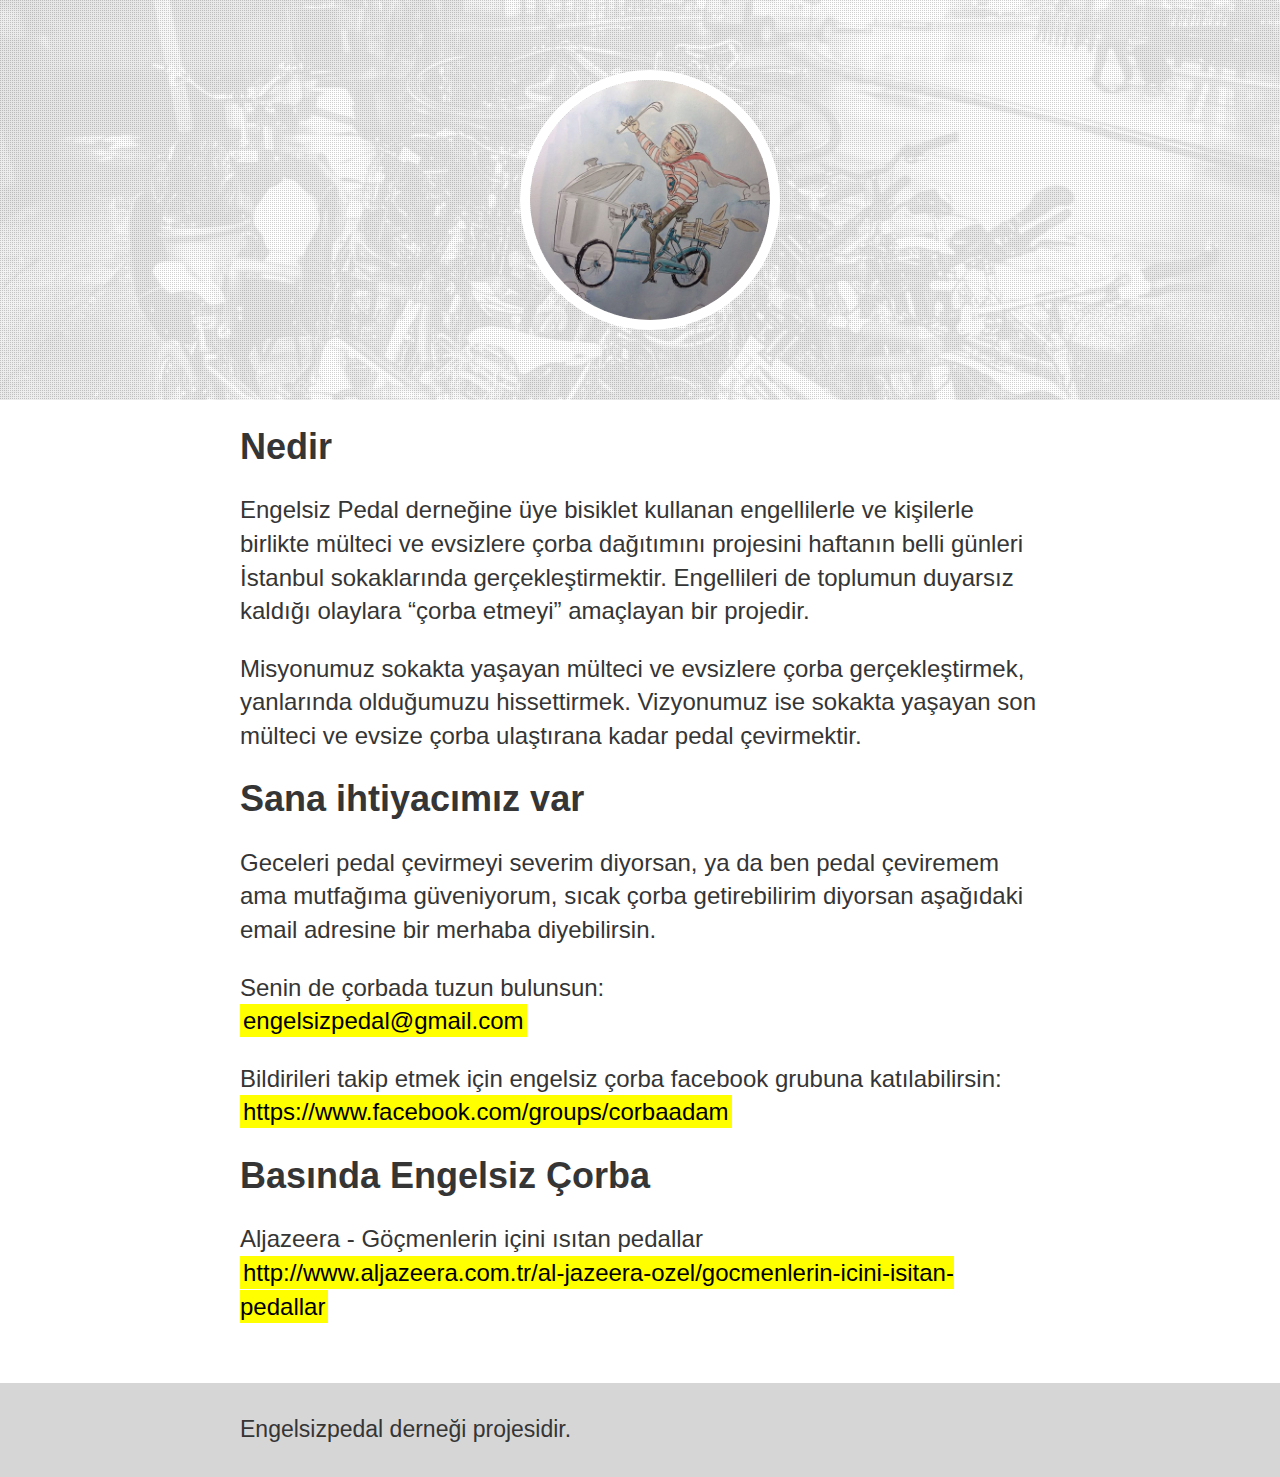
==== index.html @ c2f051d3 "Add in press section" ====
<!DOCTYPE html>
<html>
<head lang="en">
    <meta charset="UTF-8">
    <title>Engelsiz Çorba</title>
    <meta name="description" content="Gel çorba dağıtıyoruz bisikletlerle."/>
    <link rel="image_src" type="image/jpeg" href="/images/logo.png" />
    <link rel="stylesheet" href="css/style.css"/>
</head>
<body>
<header>
    <a href="/"><img src="images/logo.png" /></a>
</header>
<section>
    <h2>Nedir</h2>
    <p>Engelsiz Pedal derneğine üye bisiklet kullanan engellilerle ve kişilerle birlikte mülteci ve evsizlere
çorba dağıtımını projesini haftanın belli günleri İstanbul sokaklarında gerçekleştirmektir. Engellileri de
toplumun duyarsız kaldığı olaylara “çorba etmeyi” amaçlayan bir projedir.</p>

    <p>Misyonumuz sokakta yaşayan mülteci ve evsizlere çorba gerçekleştirmek, yanlarında olduğumuzu hissettirmek.
        Vizyonumuz ise sokakta yaşayan son mülteci ve evsize çorba ulaştırana kadar pedal çevirmektir.</p>

    <h2>Sana ihtiyacımız var</h2>
    <p>
        Geceleri pedal çevirmeyi severim diyorsan, ya da ben pedal çeviremem
        ama mutfağıma güveniyorum, sıcak çorba getirebilirim diyorsan aşağıdaki email adresine
        bir merhaba diyebilirsin.
    </p>
    <p>Senin de çorbada tuzun bulunsun: <br/> <a href="mailto:engelsizpedal@gmail.com">engelsizpedal@gmail.com</a></p>

    <p>Bildirileri takip etmek için engelsiz çorba facebook grubuna katılabilirsin:
        <br/>

        <a href="https://www.facebook.com/groups/corbaadam">https://www.facebook.com/groups/corbaadam</a>
    </p>
    
    <h2>Basında Engelsiz Çorba</h2>
    <p>
        Aljazeera - Göçmenlerin içini ısıtan pedallar <br />
        <a href="http://www.aljazeera.com.tr/al-jazeera-ozel/gocmenlerin-icini-isitan-pedallar" target="_blank">
            http://www.aljazeera.com.tr/al-jazeera-ozel/gocmenlerin-icini-isitan-pedallar
        </a>
    </p>

</section>

<footer>
    <p>
        Engelsizpedal derneği projesidir.
    </p>
</footer>

</body>
</html>
---- css/style.css ----
body {
    font-family: Helvetica Neue, Helvetica, Arial, sans-serif;
    margin: 0;
    font-size: 24px;
    color: #353535;
    line-height: 1.4em;
}

header:before {
    position: absolute;
    display: block;
    content: '';
    background: url(../images/pattern.png);
    opacity: 0.2;
    width: 100%;
    height: 400px;
}
header {
    text-align: center;
    height: 400px;
    background: url(../images/header-background.jpg) fixed center center;
    background-size: cover;
    -webkit-background-size: cover;
    -moz-background-size: cover;
    -o-background-size: cover;
}

p a {
    background-color: yellow;
    color: black;
    padding: 3px;
    text-decoration: none;
}

section {
    width: 800px;
    margin: auto;
}

header img {
    width: 240px;
    position: absolute;
    z-index: 2;
    left: 50%;
    margin-left: -120px;
    margin-top: 70px;
    border-radius: 50%;
    border: 10px solid white;
}

footer {

    margin-top: 60px;
    background: #d6d6d6;

}

footer p {
    padding: 30px;
    width: 800px;
    margin: auto;
    font-size: 23px;
}
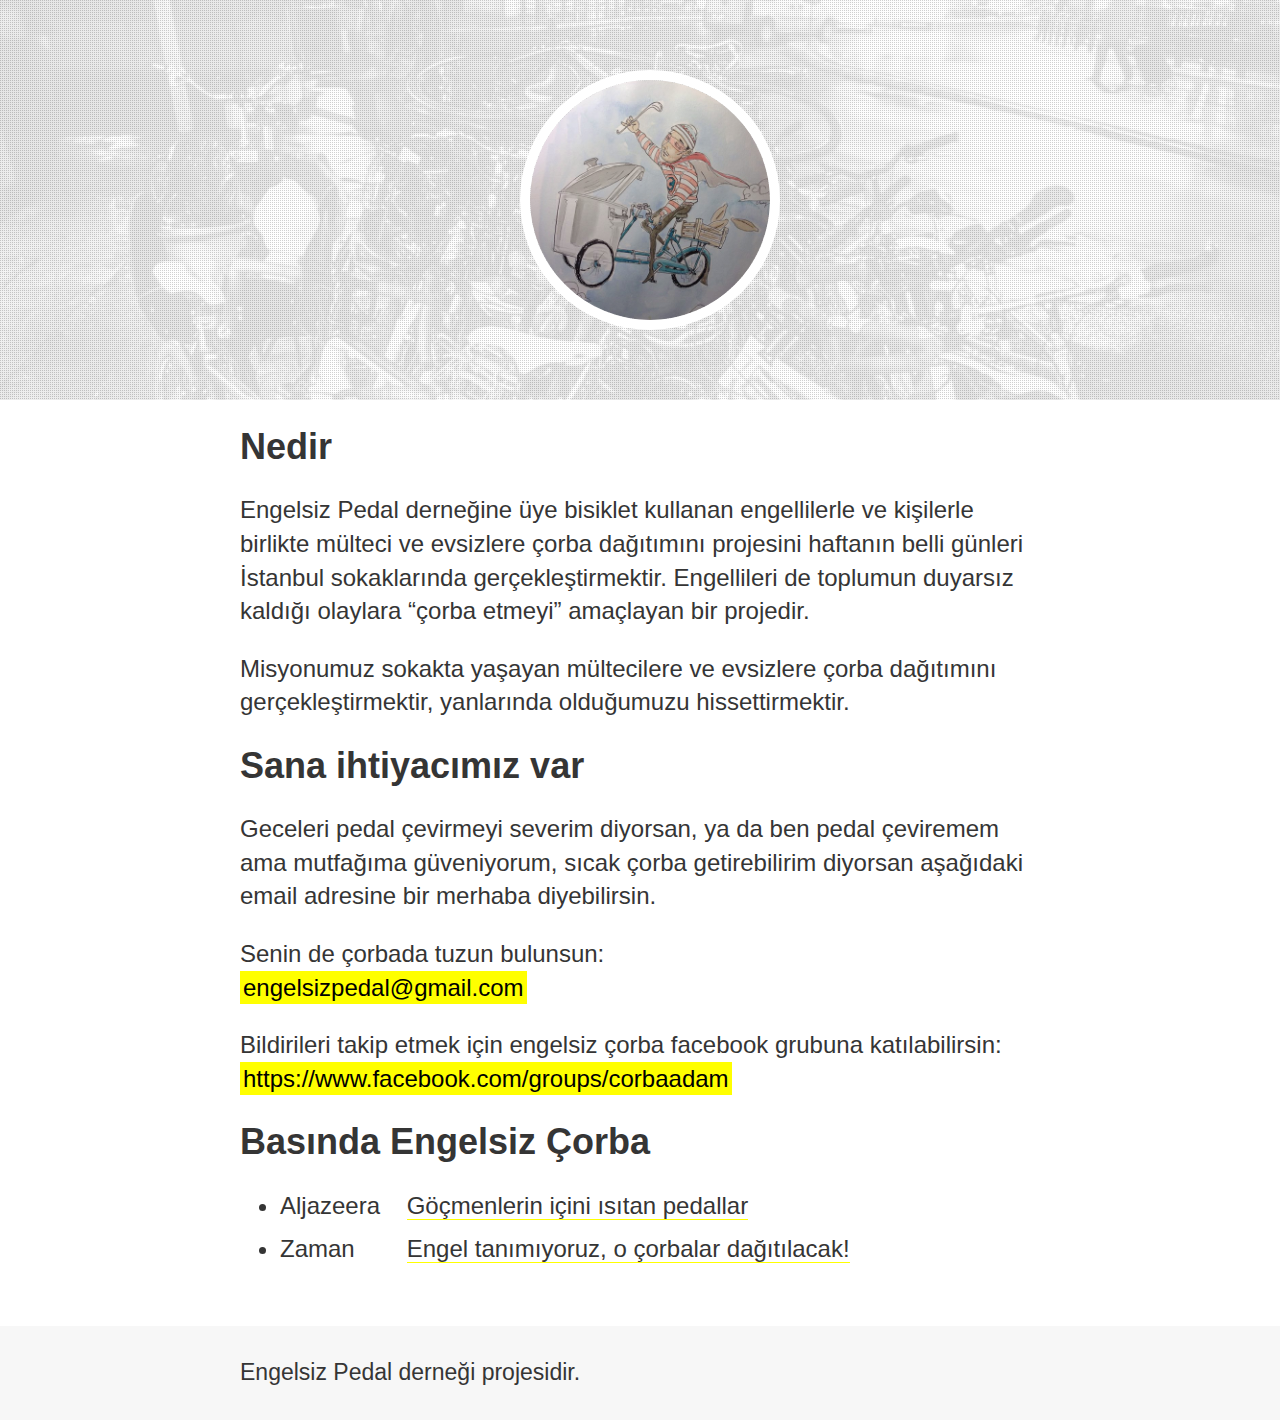
==== commit 774b0240: "Update in press seciton" ====
--- a/index.html
+++ b/index.html
@@ -17,8 +17,7 @@
 çorba dağıtımını projesini haftanın belli günleri İstanbul sokaklarında gerçekleştirmektir. Engellileri de
 toplumun duyarsız kaldığı olaylara “çorba etmeyi” amaçlayan bir projedir.</p>
 
-    <p>Misyonumuz sokakta yaşayan mülteci ve evsizlere çorba gerçekleştirmek, yanlarında olduğumuzu hissettirmek.
-        Vizyonumuz ise sokakta yaşayan son mülteci ve evsize çorba ulaştırana kadar pedal çevirmektir.</p>
+    <p>Misyonumuz sokakta yaşayan mültecilere ve evsizlere çorba dağıtımını gerçekleştirmektir, yanlarında olduğumuzu hissettirmektir.</p>
 
     <h2>Sana ihtiyacımız var</h2>
     <p>
@@ -35,18 +34,23 @@
     </p>
     
     <h2>Basında Engelsiz Çorba</h2>
-    <p>
-        Aljazeera - Göçmenlerin içini ısıtan pedallar <br />
-        <a href="http://www.aljazeera.com.tr/al-jazeera-ozel/gocmenlerin-icini-isitan-pedallar" target="_blank">
-            http://www.aljazeera.com.tr/al-jazeera-ozel/gocmenlerin-icini-isitan-pedallar
-        </a>
-    </p>
+
+        <ul>
+            <li><span>Aljazeera</span>
+        <a href="http://www.aljazeera.com.tr/al-jazeera-ozel/gocmenlerin-icini-isitan-pedallar" target="_blank">Göçmenlerin içini ısıtan pedallar </a></li>
+            <li>
+                <span>Zaman</span> <a href="http://www.zaman.com.tr/cumaertesi_engel-tanimiyoruz-o-corbalar-dagitilacak_2259178.html">Engel tanımıyoruz, o çorbalar dağıtılacak!</a>
+            </li>
+        </ul>
+
+
+
 
 </section>
 
 <footer>
     <p>
-        Engelsizpedal derneği projesidir.
+        Engelsiz Pedal derneği projesidir.
     </p>
 </footer>
 
--- a/css/style.css
+++ b/css/style.css
@@ -32,6 +32,21 @@
     text-decoration: none;
 }
 
+ul li {
+    margin-bottom: 10px;
+}
+
+ul li a {
+    color: #353535;
+    text-decoration: none;
+    border-bottom: 1px solid yellow;
+}
+
+ul li span {
+    width: 120px;
+    display: inline-block;
+}
+
 section {
     width: 800px;
     margin: auto;
@@ -51,7 +66,7 @@
 footer {
 
     margin-top: 60px;
-    background: #d6d6d6;
+    background: #f7f7f7;
 
 }
 
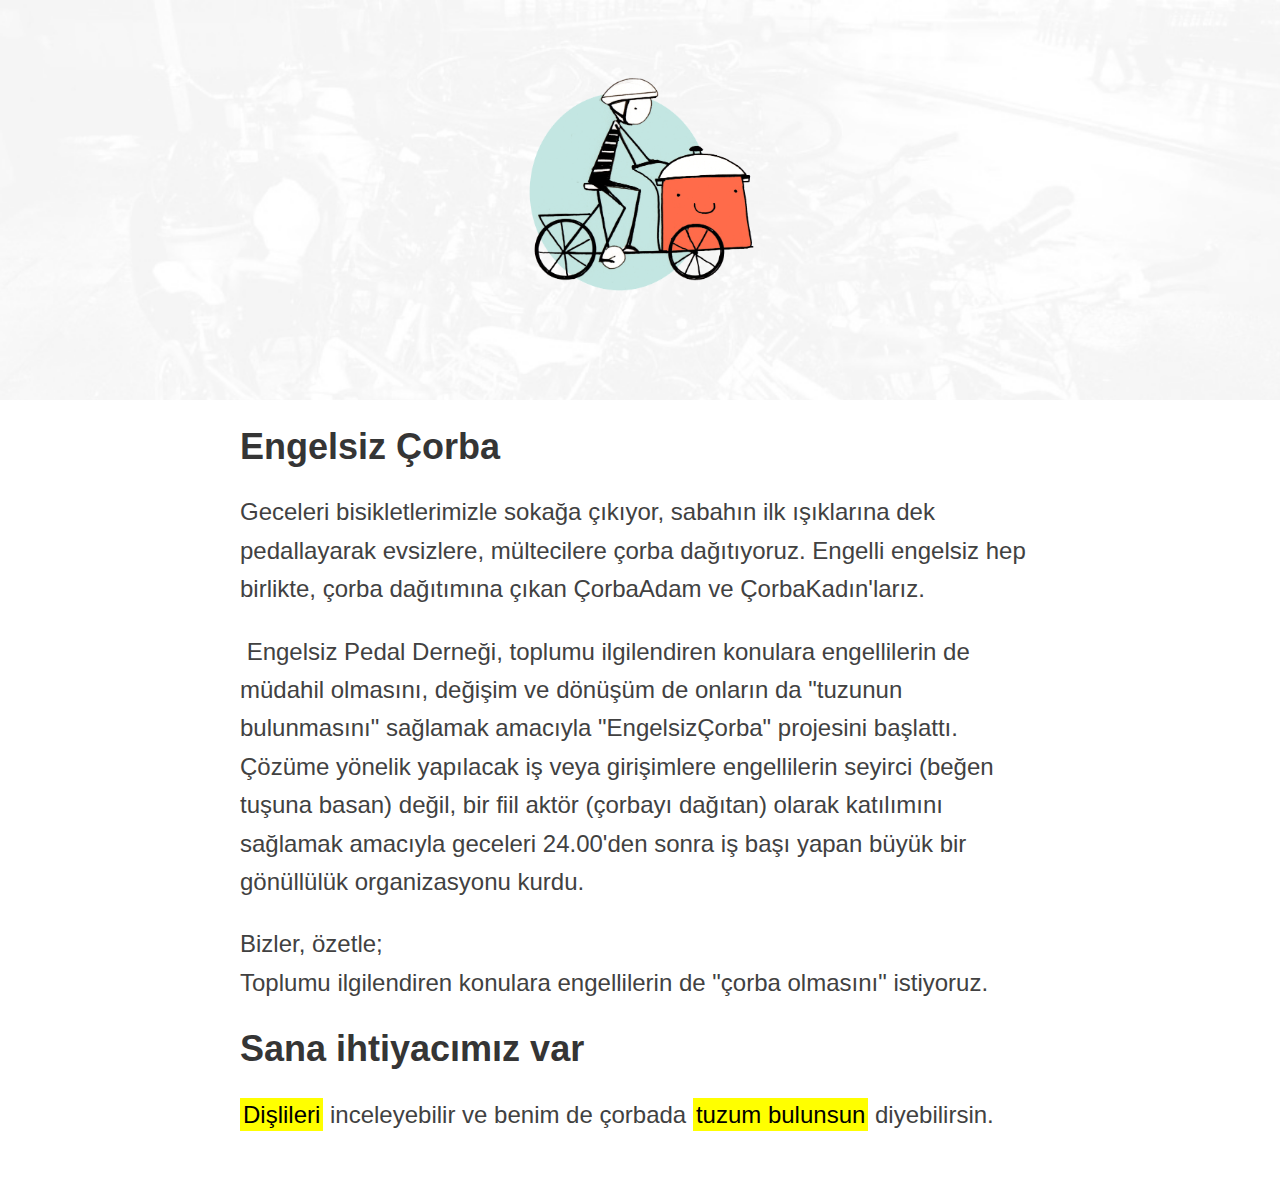
==== commit c3f132e0: "Update logo" ====
--- a/index.html
+++ b/index.html
@@ -4,55 +4,71 @@
     <meta charset="UTF-8">
     <title>Engelsiz Çorba</title>
     <meta name="description" content="Gel çorba dağıtıyoruz bisikletlerle."/>
-    <link rel="image_src" type="image/jpeg" href="/images/logo.png" />
+    <link rel="image_src" type="image/jpeg" href="/images/logo.png"/>
     <link rel="stylesheet" href="css/style.css"/>
 </head>
 <body>
 <header>
-    <a href="/"><img src="images/logo.png" /></a>
+    <a href="/"><img src="images/engelsiz-corba.png"/></a>
 </header>
+<nav>
+</nav>
 <section>
-    <h2>Nedir</h2>
-    <p>Engelsiz Pedal derneğine üye bisiklet kullanan engellilerle ve kişilerle birlikte mülteci ve evsizlere
-çorba dağıtımını projesini haftanın belli günleri İstanbul sokaklarında gerçekleştirmektir. Engellileri de
-toplumun duyarsız kaldığı olaylara “çorba etmeyi” amaçlayan bir projedir.</p>
+    <h2>Engelsiz Çorba</h2>
+    <p>Geceleri bisikletlerimizle sokağa çıkıyor, sabahın ilk ışıklarına dek
+        pedallayarak evsizlere, mültecilere çorba dağıtıyoruz. Engelli
+        engelsiz hep birlikte, çorba dağıtımına çıkan
+        ÇorbaAdam ve ÇorbaKadın'larız.</p>
 
-    <p>Misyonumuz sokakta yaşayan mültecilere ve evsizlere çorba dağıtımını gerçekleştirmektir, yanlarında olduğumuzu hissettirmektir.</p>
+    <p> +Engelsiz Pedal Derneği, toplumu ilgilendiren konulara engellilerin
+        de müdahil olmasını, değişim ve dönüşüm de onların da
+        "tuzunun bulunmasını" sağlamak amacıyla "EngelsizÇorba" projesini başlattı.
+        Çözüme yönelik yapılacak iş veya girişimlere engellilerin seyirci
+        (beğen tuşuna basan) değil, bir fiil aktör (çorbayı dağıtan)
+        olarak katılımını sağlamak amacıyla  geceleri 24.00'den sonra
+        iş başı yapan büyük bir gönüllülük organizasyonu kurdu.</p>
+    <p>
+        Bizler, özetle; <br/>
+        Toplumu ilgilendiren konulara engellilerin de "çorba olmasını" istiyoruz. +
+    </p>
 
     <h2>Sana ihtiyacımız var</h2>
+
     <p>
-        Geceleri pedal çevirmeyi severim diyorsan, ya da ben pedal çeviremem
-        ama mutfağıma güveniyorum, sıcak çorba getirebilirim diyorsan aşağıdaki email adresine
-        bir merhaba diyebilirsin.
+        <a href="gears.html">Dişlileri</a> inceleyebilir ve benim de çorbada
+        <a href="contact.html">tuzum bulunsun</a>
+        diyebilirsin.
     </p>
-    <p>Senin de çorbada tuzun bulunsun: <br/> <a href="mailto:engelsizpedal@gmail.com">engelsizpedal@gmail.com</a></p>
-
-    <p>Bildirileri takip etmek için engelsiz çorba facebook grubuna katılabilirsin:
-        <br/>
-
-        <a href="https://www.facebook.com/groups/corbaadam">https://www.facebook.com/groups/corbaadam</a>
-    </p>
-    
-    <h2>Basında Engelsiz Çorba</h2>
-
-        <ul>
-            <li><span>Aljazeera</span>
-        <a href="http://www.aljazeera.com.tr/al-jazeera-ozel/gocmenlerin-icini-isitan-pedallar" target="_blank">Göçmenlerin içini ısıtan pedallar </a></li>
-            <li>
-                <span>Zaman</span> <a href="http://www.zaman.com.tr/cumaertesi_engel-tanimiyoruz-o-corbalar-dagitilacak_2259178.html">Engel tanımıyoruz, o çorbalar dağıtılacak!</a>
-            </li>
-        </ul>
-
-
-
 
 </section>
 
-<footer>
-    <p>
-        Engelsiz Pedal derneği projesidir.
-    </p>
-</footer>
+<footer></footer>
+<script src="//ajax.googleapis.com/ajax/libs/jquery/1.10.2/jquery.min.js"></script>
+<script>
+
+    (function () {
+        $("footer").load("footer.html");
+        $("nav").load("nav.html");
+    })();
+
+    (function (i, s, o, g, r, a, m) {
+        i['GoogleAnalyticsObject'] = r;
+        i[r] = i[r] || function () {
+            (i[r].q = i[r].q || []).push(arguments)
+        }, i[r].l = 1 * new Date();
+        a = s.createElement(o),
+                m = s.getElementsByTagName(o)[0];
+        a.async = 1;
+        a.src = g;
+        m.parentNode.insertBefore(a, m)
+    })(window, document, 'script', '//www.google-analytics.com/analytics.js', 'ga');
+
+    ga('create', 'UA-57032794-1', 'auto');
+    ga('send', 'pageview');
+
+</script>
 
 </body>
 </html>
--- a/css/style.css
+++ b/css/style.css
@@ -10,8 +10,8 @@
     position: absolute;
     display: block;
     content: '';
-    background: url(../images/pattern.png);
-    opacity: 0.2;
+    /*background: url(../images/pattern.png);*/
+    /*opacity: 0.01;*/
     width: 100%;
     height: 400px;
 }
@@ -43,8 +43,9 @@
 }
 
 ul li span {
-    width: 120px;
-    display: inline-block;
+    color: gray;
+    font-size: 30px;
+    display: block;
 }
 
 section {
@@ -53,21 +54,17 @@
 }
 
 header img {
-    width: 240px;
+    width: 300px;
     position: absolute;
     z-index: 2;
     left: 50%;
-    margin-left: -120px;
-    margin-top: 70px;
-    border-radius: 50%;
-    border: 10px solid white;
+    margin-left: -155px;
+    margin-top: 40px;
 }
 
 footer {
-
     margin-top: 60px;
     background: #f7f7f7;
-
 }
 
 footer p {
@@ -75,4 +72,54 @@
     width: 800px;
     margin: auto;
     font-size: 23px;
+}
+
+nav {
+margin-top: -70px;
+height: 70px;
+    z-index: 999;
+}
+
+nav ul {
+    width: 800px;
+    overflow: hidden;
+    margin: 0 auto;
+    padding: 0;
+    position: absolute;
+    margin-left: -370px;
+    left: 50%;
+}
+
+nav ul li {
+    float: left;
+    list-style: none;
+    padding: 3px 9px;
+    margin: 0;
+}
+
+nav ul li a {
+    border-bottom: 4px solid yellow;
+}
+
+#supporters a {
+    border: none;
+    background: none;
+    color: #959595;
+    text-decoration: underline;
+}
+
+p {
+    line-height: 1.6em;
+    color: #414141;
+}
+
+#press ul {
+    margin: 0;
+    padding: 0;
+}
+
+#press ul li {
+    list-style: none;
+    margin: 0;
+    padding: 10px 20px;
 }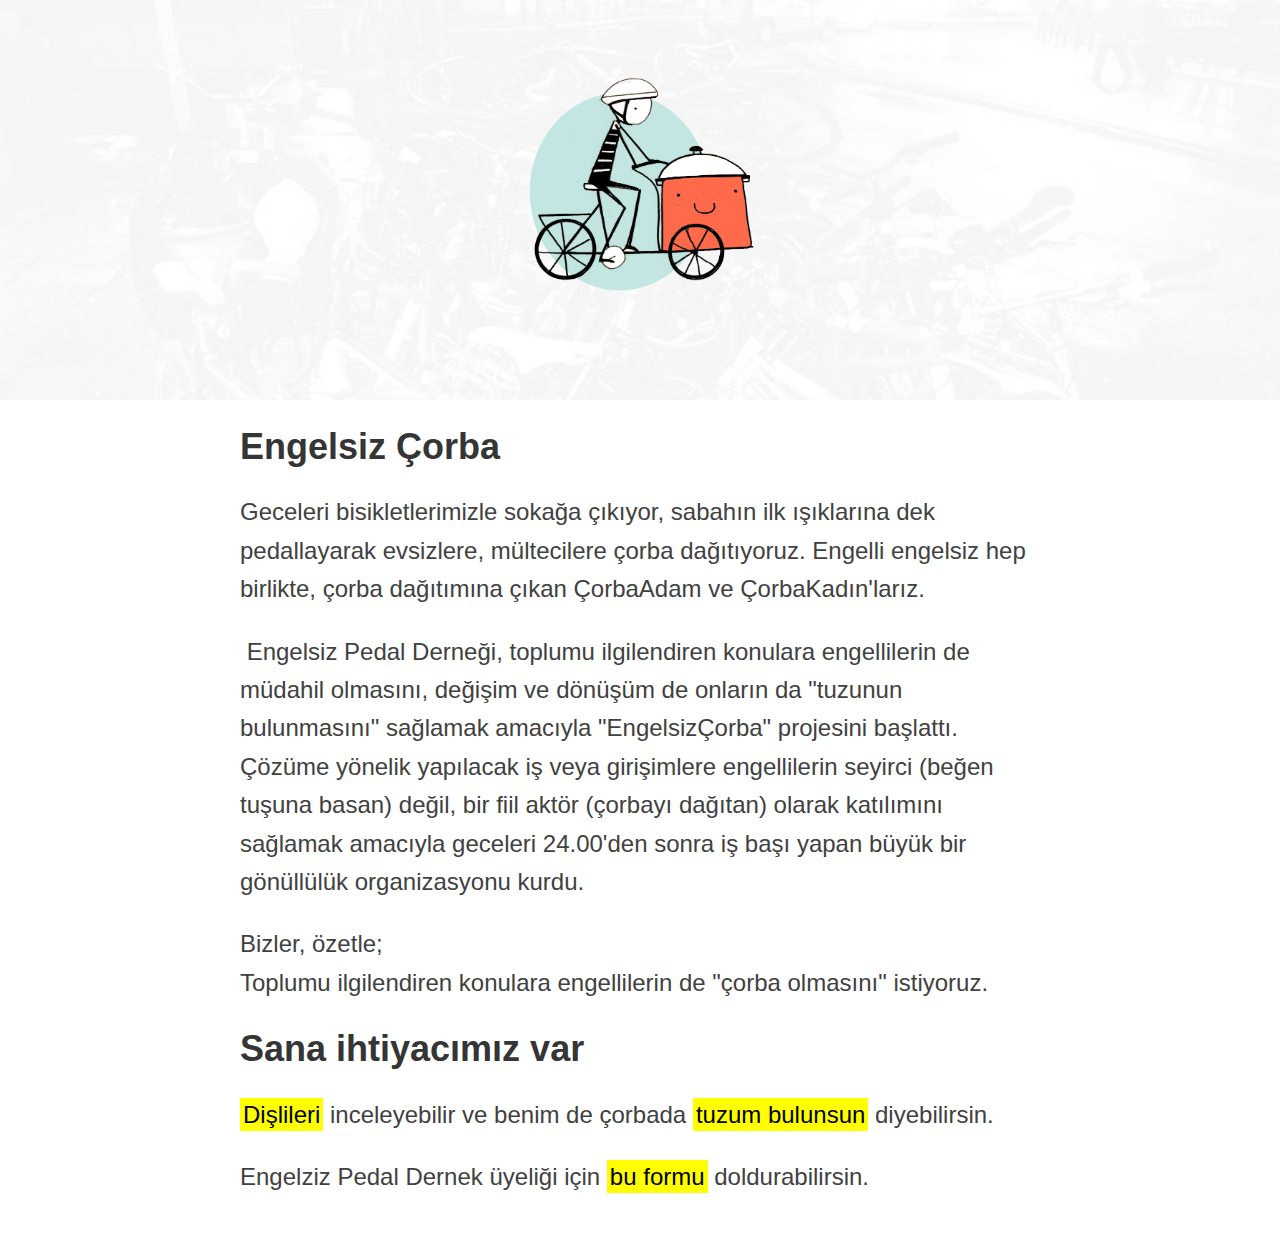
==== commit af503f72: "Add membership link§ Add membership link" ====
--- a/index.html
+++ b/index.html
@@ -4,7 +4,7 @@
     <meta charset="UTF-8">
     <title>Engelsiz Çorba</title>
     <meta name="description" content="Gel çorba dağıtıyoruz bisikletlerle."/>
-    <link rel="image_src" type="image/jpeg" href="/images/logo.png"/>
+    <link rel="image_src" type="image/jpeg" href="/images/engelsiz-corba.png"/>
     <link rel="stylesheet" href="css/style.css"/>
 </head>
 <body>
@@ -42,6 +42,10 @@
         diyebilirsin.
     </p>
 
+    <p>
+        Engelziz Pedal Dernek üyeliği için <a href="https://docs.google.com/forms/d/1TRSi1eOaS857c_C_sey5N9AmeaOu22BSGylYDgieISs/viewform?usp=send_form">bu formu</a> doldurabilirsin.
+    </p>
+
 </section>
 
 <footer></footer>
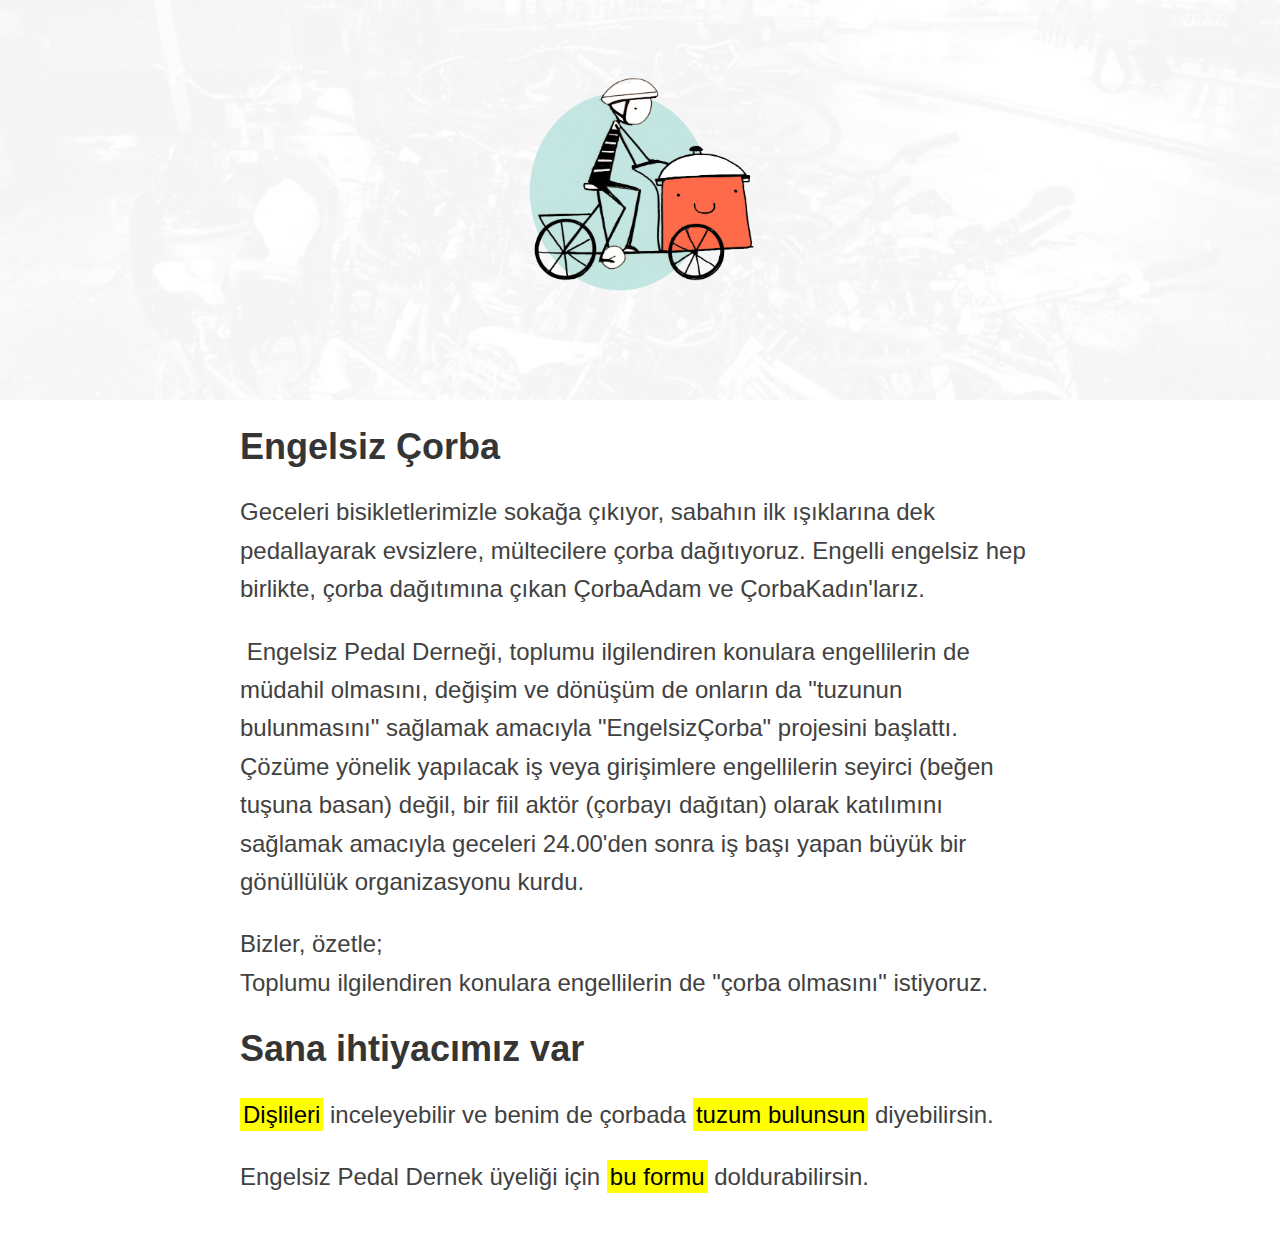
==== commit 1dd40709: "Fix a typo" ====
--- a/index.html
+++ b/index.html
@@ -43,7 +43,7 @@
     </p>
 
     <p>
-        Engelziz Pedal Dernek üyeliği için <a href="https://docs.google.com/forms/d/1TRSi1eOaS857c_C_sey5N9AmeaOu22BSGylYDgieISs/viewform?usp=send_form">bu formu</a> doldurabilirsin.
+        Engelsiz Pedal Dernek üyeliği için <a href="https://docs.google.com/forms/d/1TRSi1eOaS857c_C_sey5N9AmeaOu22BSGylYDgieISs/viewform?usp=send_form">bu formu</a> doldurabilirsin.
     </p>
 
 </section>
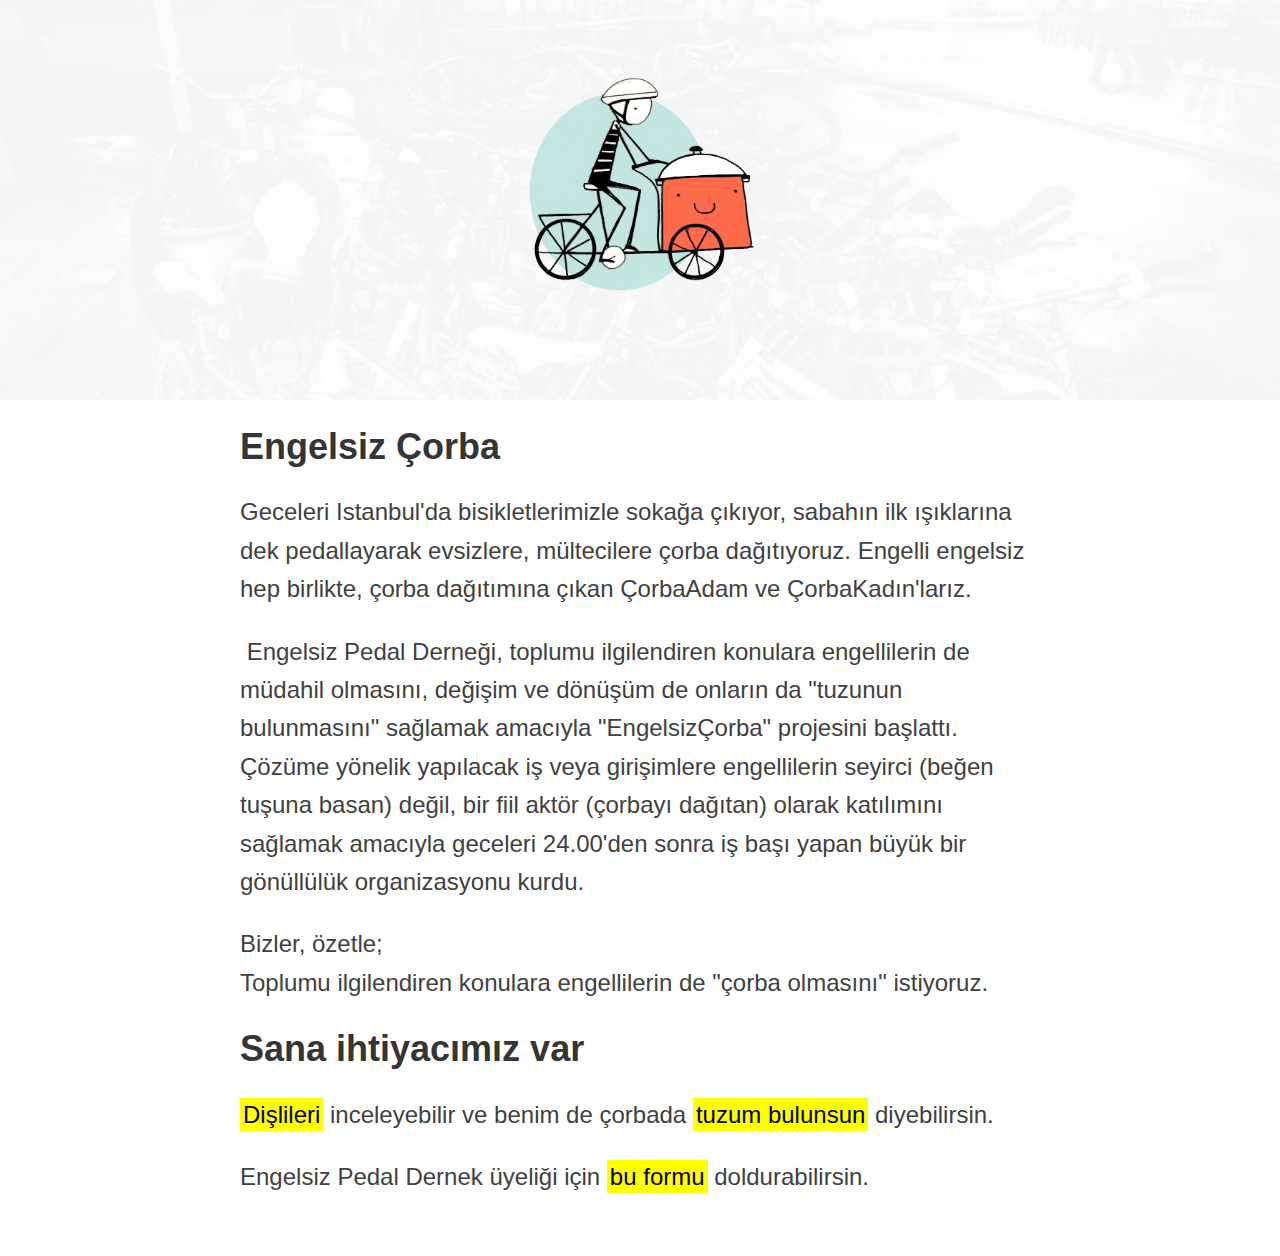
==== commit c0e3c9fe: "istanbul" ====
--- a/index.html
+++ b/index.html
@@ -15,7 +15,7 @@
 </nav>
 <section>
     <h2>Engelsiz Çorba</h2>
-    <p>Geceleri bisikletlerimizle sokağa çıkıyor, sabahın ilk ışıklarına dek
+    <p>Geceleri Istanbul'da bisikletlerimizle sokağa çıkıyor, sabahın ilk ışıklarına dek
         pedallayarak evsizlere, mültecilere çorba dağıtıyoruz. Engelli
         engelsiz hep birlikte, çorba dağıtımına çıkan
         ÇorbaAdam ve ÇorbaKadın'larız.</p>
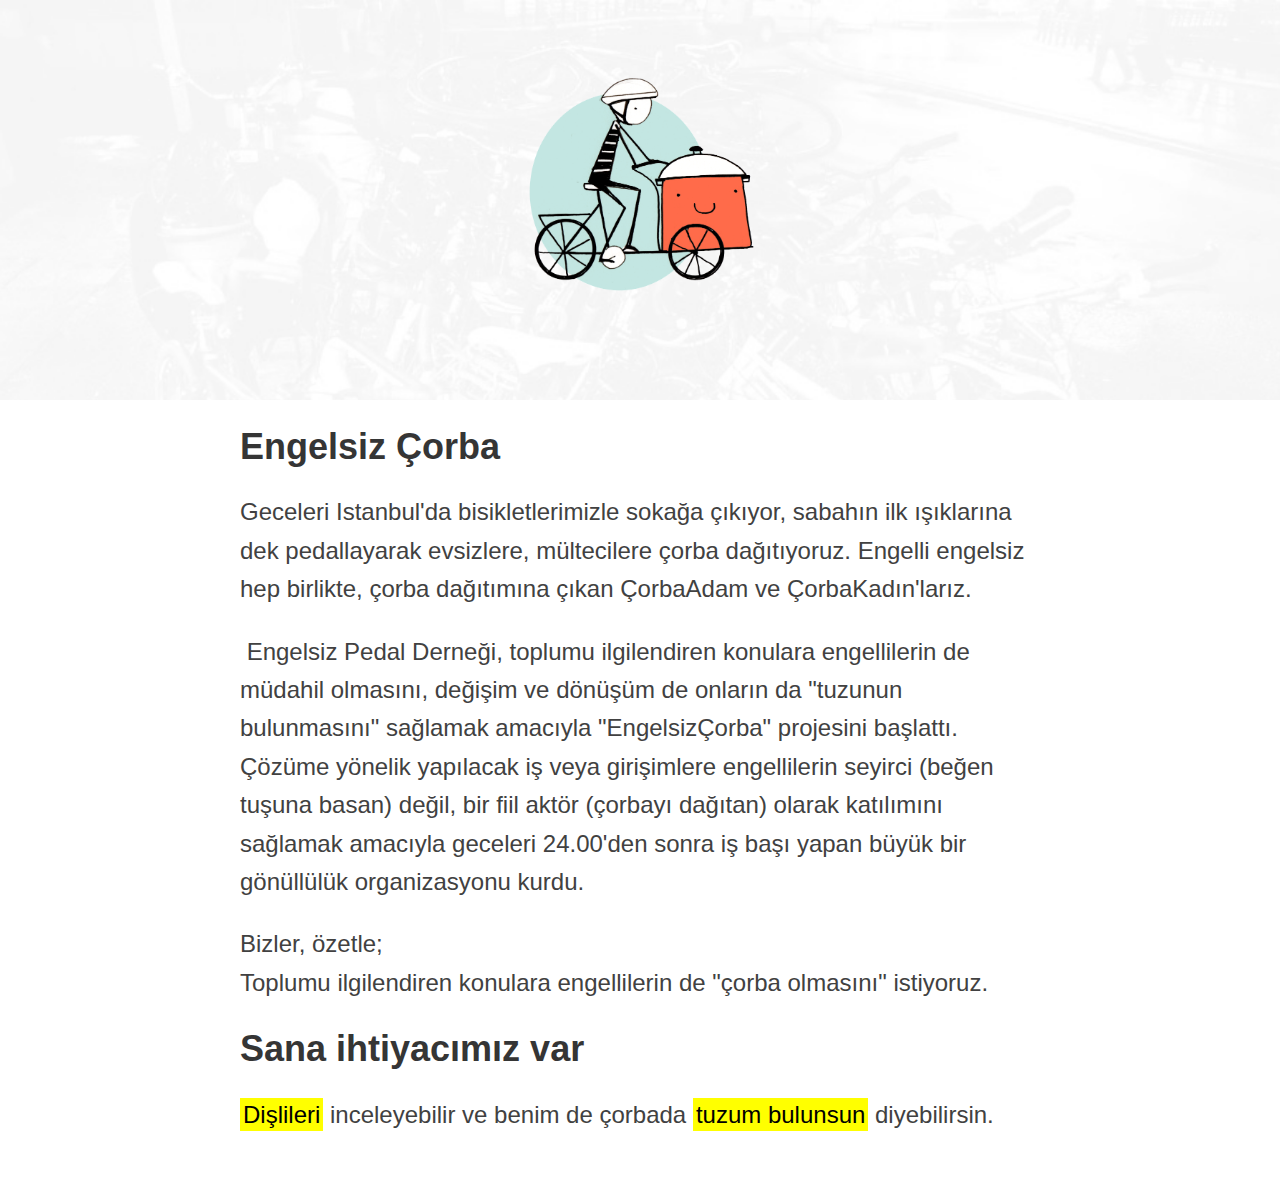
==== commit bb34cf6f: "several changes" ====
--- a/index.html
+++ b/index.html
@@ -42,10 +42,6 @@
         diyebilirsin.
     </p>
 
-    <p>
-        Engelsiz Pedal Dernek üyeliği için <a href="https://docs.google.com/forms/d/1TRSi1eOaS857c_C_sey5N9AmeaOu22BSGylYDgieISs/viewform?usp=send_form">bu formu</a> doldurabilirsin.
-    </p>
-
 </section>
 
 <footer></footer>
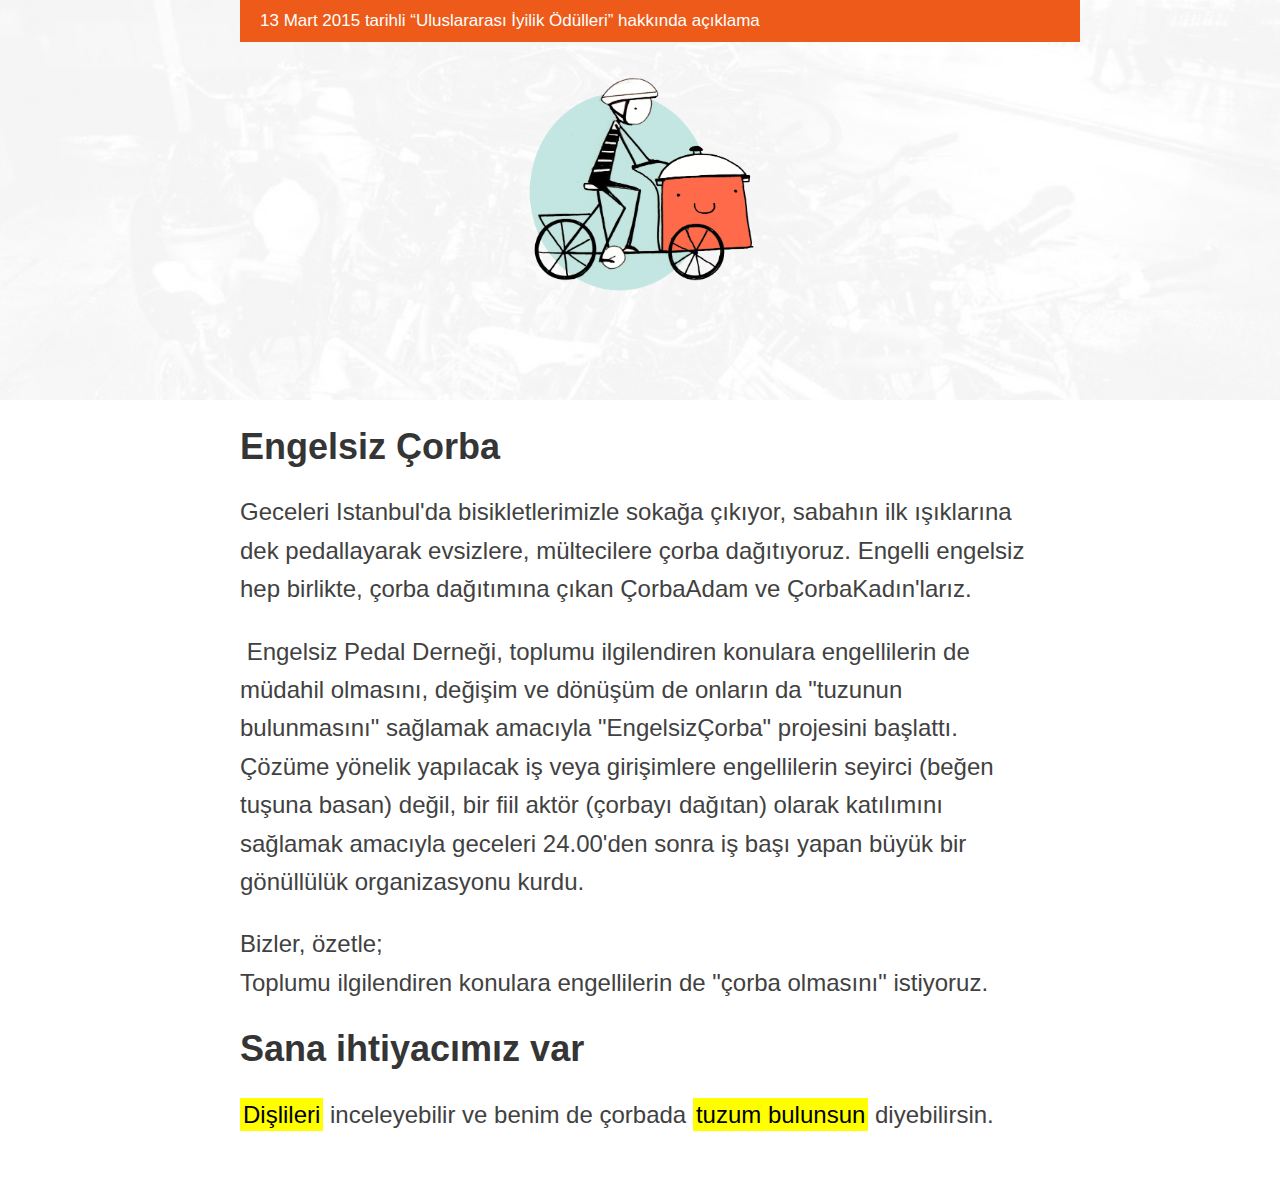
==== commit e9f9c403: "Add announcement link" ====
--- a/index.html
+++ b/index.html
@@ -8,6 +8,9 @@
     <link rel="stylesheet" href="css/style.css"/>
 </head>
 <body>
+<div class="announcement">
+    <a href="bildiri.html">13 Mart 2015 tarihli “Uluslararası İyilik Ödülleri” hakkında açıklama</a>
+</div>
 <header>
     <a href="/"><img src="images/engelsiz-corba.png"/></a>
 </header>
--- a/css/style.css
+++ b/css/style.css
@@ -25,6 +25,13 @@
     -o-background-size: cover;
 }
 
+h3 a{
+    background-color: rgba(255, 255, 0, 0.24);
+    color : #353535;
+    text-decoration: none;
+
+}
+
 p a {
     background-color: yellow;
     color: black;
@@ -37,9 +44,13 @@
 }
 
 ul li a {
+
     color: #353535;
     text-decoration: none;
     border-bottom: 1px solid yellow;
+}
+ul.needs li a{
+    background-color: rgba(255, 255, 0, 0.24);
 }
 
 ul li span {
@@ -122,4 +133,22 @@
     list-style: none;
     margin: 0;
     padding: 10px 20px;
+}
+
+.announcement {
+    z-index: 9;
+    background: #ed5a19;
+    color: white;
+    position: absolute;
+    width: 800px;
+    margin: auto;
+    left: 50%;
+    margin-left: -400px;
+    padding: 4px 20px;
+    font-size: 17px;
+}
+
+.announcement a {
+    color: white;
+    text-decoration: none
 }